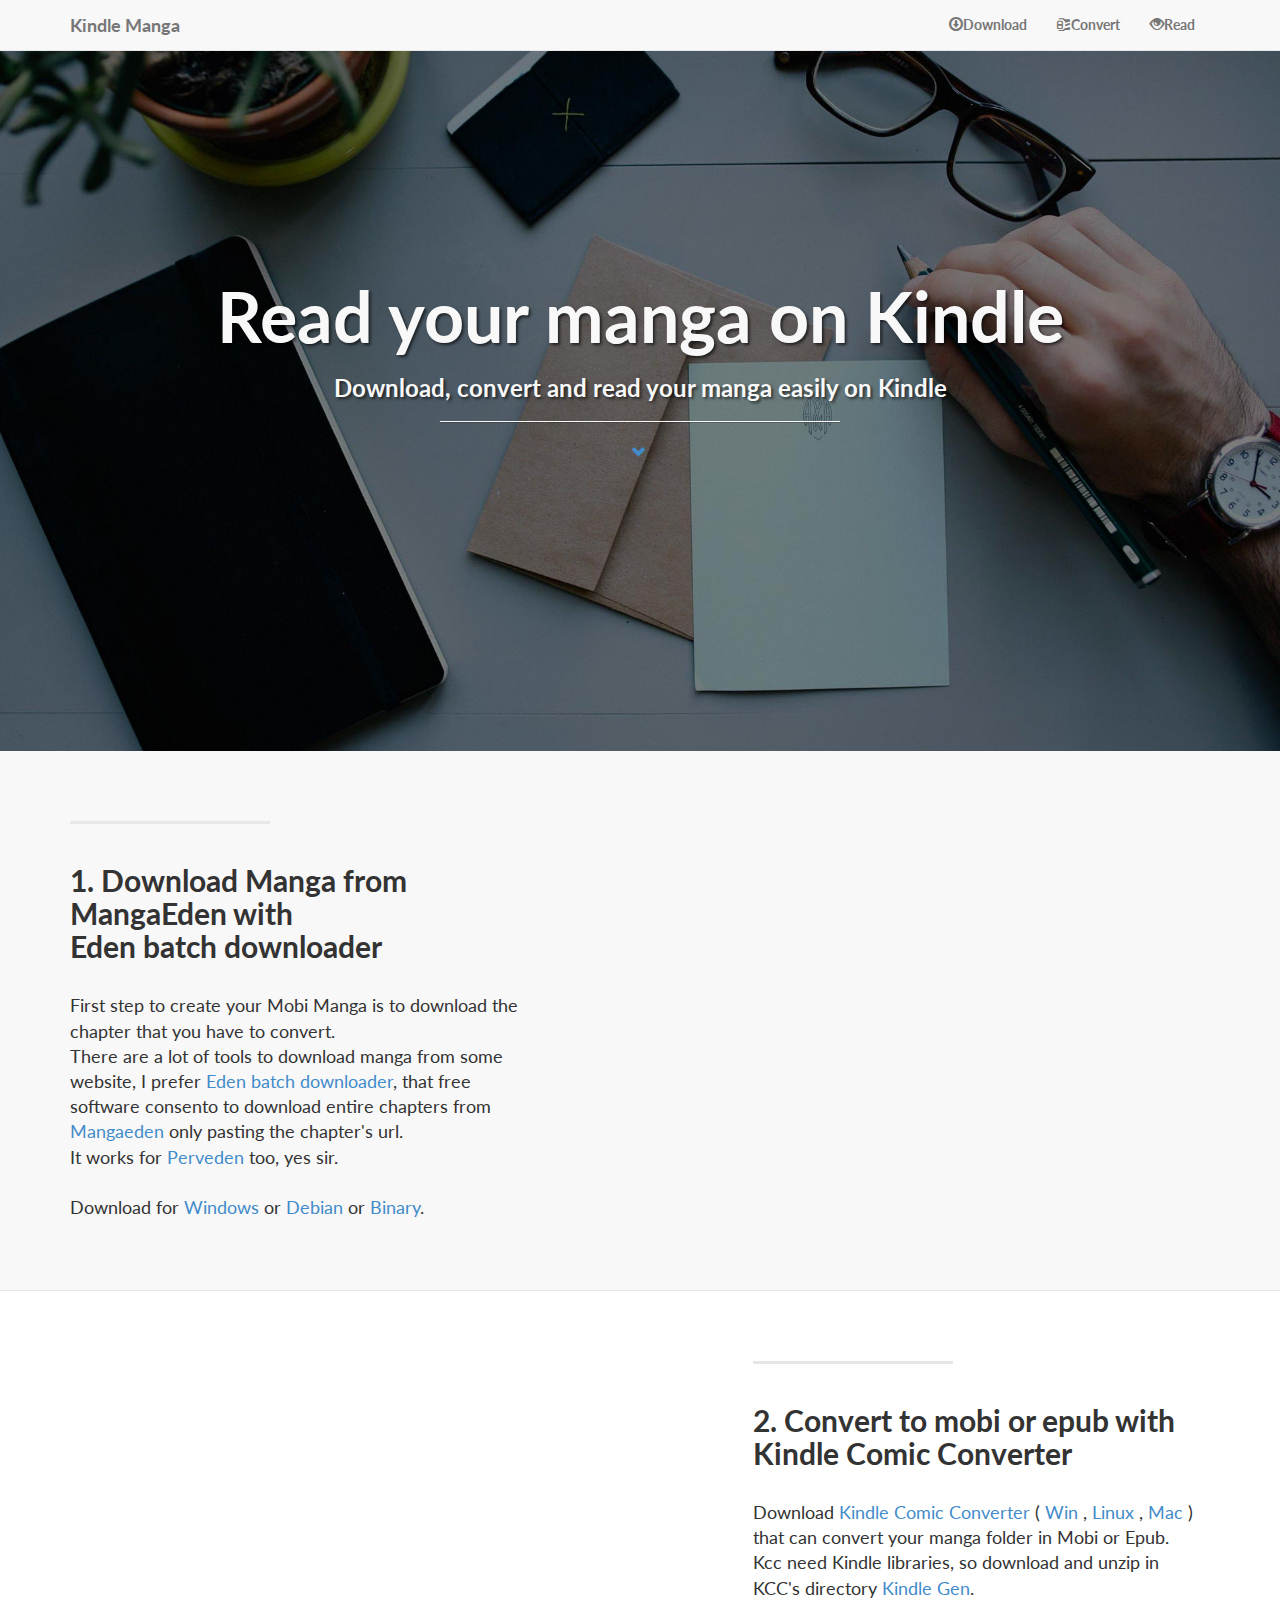
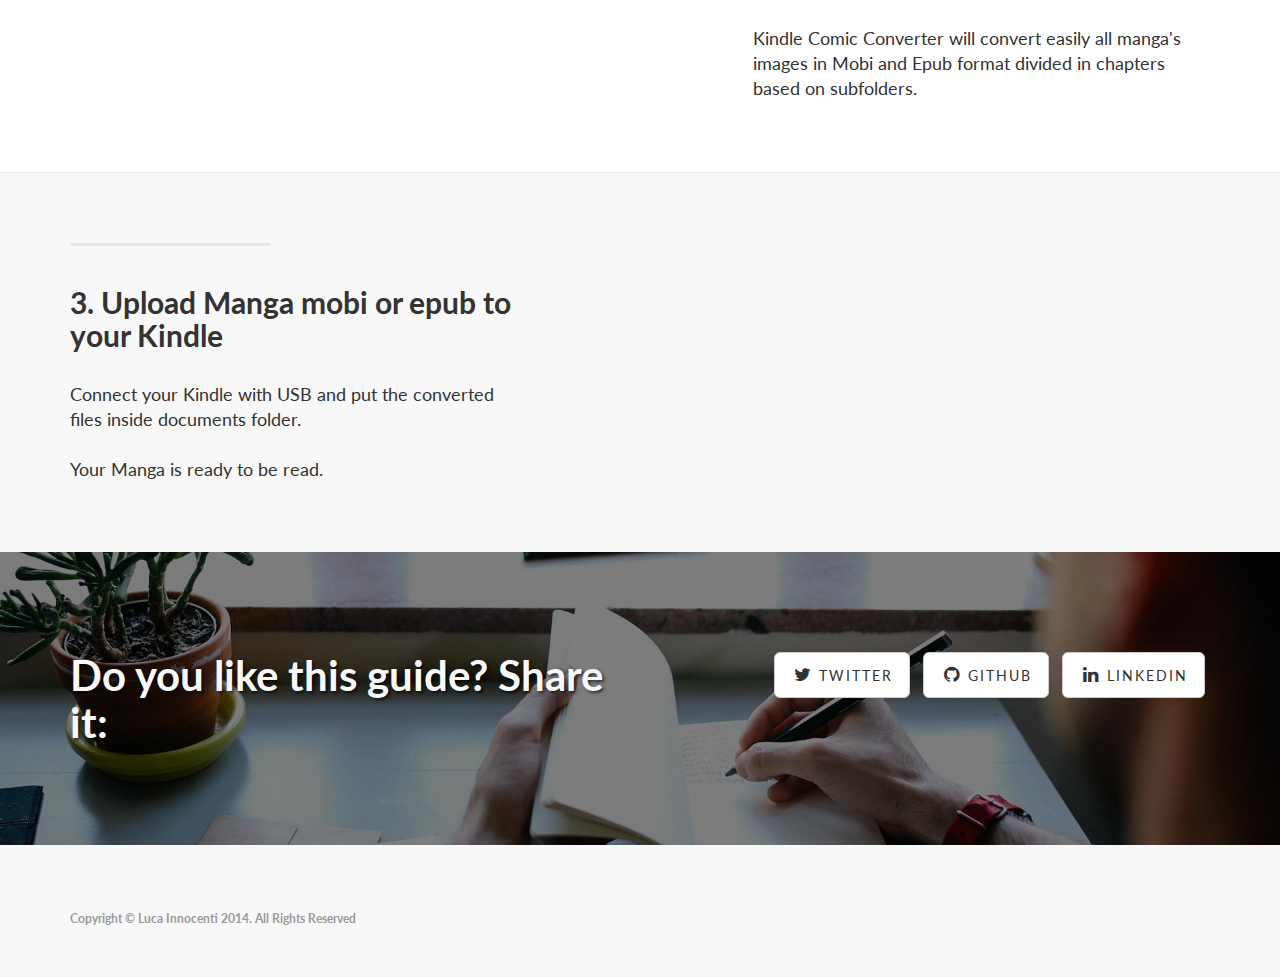
==== index.html @ a7f83863 "cambiata immagine e messo kindle gen" ====
<!DOCTYPE html>
<html lang="en">

<head>
    <meta charset="utf-8">
    <meta name="viewport" content="width=device-width, initial-scale=1.0">
    <meta name="description" content="Download, convert to mobi or epub and read your manga in your Kindle, Mango on Kindle">
    <meta name="author" content="Luca Innocenti">
    <meta name="keywords" content="Manga, convert, mobi, epub, Kindle">
    <title>How to Read manga on Kindle</title>
    <meta property="og:title" content="How to Read manga on Kindle"/>
    <meta property="og:description" content="Download, convert to mobi or epub and read your manga in your Kindle, Mango on Kindle"/>
    <meta property="og:image" content="http://toolbox.haptime.in/images/awesome.png"/>
    <meta property="og:url" content="http://toolbox.haptime.in/"/>
    <meta property="og:type" content="website" />
    

    <!-- Bootstrap core CSS -->
    <link href="css/bootstrap.css" rel="stylesheet">
    <link href="js/bootstrap.min.js" rel="stylesheet">
    <!-- Custom Google Web Font -->
    <link href="font-awesome/css/font-awesome.min.css" rel="stylesheet">
    <link href='http://fonts.googleapis.com/css?family=Lato:100,300,400,700,900,100italic,300italic,400italic,700italic,900italic' rel='stylesheet' type='text/css'>
    <script type='text/javascript' src='js/jquery-1.10.2.js'></script>
    <script type='text/javascript' src='js/bootstrap.min.js'></script>
    <script type='text/javascript'>
        $(function(){
            $("a[href^='#']").on('click', function(e) {

                // prevent default anchor click behavior
                e.preventDefault();

                // store hash
                var hash = this.hash;

                // animate
                $('html, body').animate({
                    scrollTop: $(this.hash).offset().top
                  }, 500, function(){

                    // when done, add hash to url
                    // (default click behaviour)
                    window.location.hash = hash;
                  });
         });
     });
    </script>
    
    <!-- Add custom CSS here -->
    <link href="css/landing-page.css" rel="stylesheet">

</head>

<body>

    <nav class="navbar navbar-default navbar-fixed-top" role="navigation">
        <div class="container">
            <div class="navbar-header">
                <button type="button" class="navbar-toggle" data-toggle="collapse" data-target=".navbar-ex1-collapse">
                    <span class="sr-only">Toggle navigation</span>
                    <span class="icon-bar"></span>
                    <span class="icon-bar"></span>
                    <span class="icon-bar"></span>
                </button>
                <a class="navbar-brand" href="#top">Kindle Manga</a>
            </div>

            <!-- Collect the nav links, forms, and other content for toggling -->
            <div id='nav' class="collapse navbar-collapse navbar-right navbar-ex1-collapse">
                <ul class="nav navbar-nav">
                    <li><a href="#download"><span class="glyphicon glyphicon-download"></span>Download</a>
                    </li>
                    <li><a href="#convert"><span class="glyphicon glyphicon-compressed"></span>Convert</a>
                    </li>
                    <li><a href="#read"><span class="glyphicon glyphicon-eye-open"></span>Read</a>
                    </li>
                </ul>
            </div>
            <!-- /.navbar-collapse -->
        </div>
        <!-- /.container -->
    </nav>

    <div class="intro-header">

        <div class="container">

            <div class="row">
                <div class="col-lg-12" id='top'>
                    <div class="intro-message">
                        <h1>Read your manga on Kindle</h1>
                        <h3>Download, convert and read your manga easily on Kindle</h3>
                        <hr class="intro-divider">
                        <ul class="list-inline intro-social-buttons">
                             <li>
                                 <a href="#download" class="img-circle gotodownload ">
                                     <i class="glyphicon glyphicon-chevron-down"></i> </a>
                            </li>
                            <!--li><a href="https://twitter.com/SBootstrap" class="btn btn-default btn-lg"><i class="fa fa-twitter fa-fw"></i> <span class="network-name">Twitter</span></a>
                            </li>
                            <li><a href="https://github.com/IronSummitMedia/startbootstrap" class="btn btn-default btn-lg"><i class="fa fa-github fa-fw"></i> <span class="network-name">Github</span></a>
                            </li>
                            <li><a href="#" class="btn btn-default btn-lg"><i class="fa fa-linkedin fa-fw"></i> <span class="network-name">Linkedin</span></a>
                            </li-->
                        </ul>
                    </div>
                </div>
            </div>

        </div>
        <!-- /.container -->

    </div>
    <!-- /.intro-header -->

    <div class="content-section-a">

        <div class="container">

            <div class="row">
                <div class="col-lg-5 col-sm-6"  id='download'>
                    <hr class="section-heading-spacer">
                    <div class="clearfix"></div>
                    <h2 class="section-heading">1. Download Manga from MangaEden with
                        <br/>Eden batch downloader</h2>
                    <p class="lead">First step to create your Mobi Manga is to download the chapter that you have to convert.<br/>
                        There are a lot of tools to download manga from some website, I prefer <a href='http://www.redsquirrel87.com/MangaEden.html' target="blank">Eden batch downloader</a>, 
                        that free software consento to download entire chapters from <a href="http://www.mangaeden.com/" target="_blank"> Mangaeden</a> only pasting the chapter's url.<br/>
                        It works for <a href="http://www.perveden.com/" target="_blank"> Perveden</a> too, yes sir.<br/><br/>
                        Download for <a href='https://bitbucket.org/Red_Squirrel/eden-batch-downloader/downloads/edenbatchdownloader_4.1-1_win.zip' target="blank">Windows</a> or <a href="https://bitbucket.org/Red_Squirrel/eden-batch-downloader/downloads/edenbatchdownloader_4.1-1_all.deb">Debian</a> or <a href="https://bitbucket.org/Red_Squirrel/eden-batch-downloader/downloads/edenbatchdownloader_4.1-1_bin.tar.gz" target="_blank">Binary</a>.</p>
                </div>
                <div class="col-lg-5 col-lg-offset-2 col-sm-6">
                    <img style="margin-top:7px;" class="img-responsive" src="img/EdenBatchDownloader.png" alt="">
                </div>
            </div>

        </div>
        <!-- /.container -->

    </div>
    <!-- /.content-section-a -->

    <div class="content-section-b">

        <div class="container">

            <div class="row">
                <div class="col-lg-5 col-lg-offset-1 col-sm-push-6  col-sm-6"  id='convert'>
                    <hr class="section-heading-spacer">
                    <div class="clearfix"></div>
                    <h2 class="section-heading">2. Convert to mobi or epub with
                        <br/>Kindle Comic Converter</h2>
                    <p class="lead">
                        Download <a href="http://kcc.iosphe.re/" target="blank"> Kindle Comic Converter </a> 
                        (<a href="http://kcc.iosphe.re/Windows/" target="blank"> Win </a>, 
                        <a href="http://kcc.iosphe.re/Linux/" target="blank"> Linux </a>,
                        <a href="http://kcc.iosphe.re/Mac/" target="blank"> Mac </a>)
                        that can convert your manga folder in Mobi or Epub. <br/>
                        Kcc need Kindle libraries, so download and unzip in KCC's directory  
                        <a href="http://www.amazon.com/gp/feature.html?docId=1000765211" target="blank"> Kindle Gen</a>.<br/><br/>
                        Kindle Comic Converter will convert easily all manga's images in Mobi and Epub format
                        divided in chapters based on subfolders. 
                    </p>
                </div>
                <div class="col-lg-5 col-sm-pull-6  col-sm-6">
                    <img class="img-responsive" src="img/KCC-Windows.png" alt="">
                </div>
            </div>

        </div>
        <!-- /.container -->

    </div>
    <!-- /.content-section-b -->

    <div class="content-section-a">

        <div class="container">

            <div class="row">
                <div class="col-lg-5 col-sm-6"  id='read'>
                    <hr class="section-heading-spacer">
                    <div class="clearfix"></div>
                    <h2 class="section-heading">3. Upload Manga mobi or epub to 
                        <br/>your Kindle</h2>
                    <p class="lead">Connect your Kindle with USB and put the converted files inside
                        documents folder. <br/><br/> Your Manga is ready to be read.</p>
                </div>
                <div class="col-lg-5 col-lg-offset-2 col-sm-6">
                    <img class="img-responsive" src="img/kindlemanga.jpg" alt="">
                </div>
            </div>

        </div>
        <!-- /.container -->

    </div>
    <!-- /.content-section-a -->

    <div class="banner">

        <div class="container">

            <div class="row">
                <div class="col-lg-6">
                    <h2>Do you like this guide? Share it:</h2>
                </div>
                <div class="col-lg-6">
                    <ul class="list-inline banner-social-buttons">
                        <li><a href="https://twitter.com/SBootstrap" class="btn btn-default btn-lg"><i class="fa fa-twitter fa-fw"></i> <span class="network-name">Twitter</span></a>
                        </li>
                        <li><a href="https://github.com/IronSummitMedia/startbootstrap" class="btn btn-default btn-lg"><i class="fa fa-github fa-fw"></i> <span class="network-name">Github</span></a>
                        </li>
                        <li><a href="#" class="btn btn-default btn-lg"><i class="fa fa-linkedin fa-fw"></i> <span class="network-name">Linkedin</span></a>
                        </li>
                    </ul>
                </div>
            </div>

        </div>
        <!-- /.container -->

    </div>
    <!-- /.banner -->

    <footer>
        <div class="container">
            <div class="row">
                <div class="col-lg-12">
                    <!--ul class="list-inline">
                        <li><a href="#home">Home</a>
                        </li>
                        <li class="footer-menu-divider">&sdot;</li>
                        <li><a href="#about">About</a>
                        </li>
                        <li class="footer-menu-divider">&sdot;</li>
                        <li><a href="#services">Services</a>
                        </li>
                        <li class="footer-menu-divider">&sdot;</li>
                        <li><a href="#contact">Contact</a>
                        </li>
                    </ul-->
                    <p class="copyright text-muted small">Copyright &copy; Luca Innocenti 2014. All Rights Reserved</p>
                </div>
            </div>
        </div>
    </footer>

    <!-- JavaScript -->
    <script src="js/jquery-1.10.2.js"></script>
    <script src="js/bootstrap.js"></script>

</body>

</html>
---- css/landing-page.css ----
body, html {
	height: 100%;
	width: 100%;
}

body, h1, h2, h3, h4, h5, h6 {
	font-family: "Lato", "Helvetica Neue", Helvetica, Arial, sans-serif;
	font-weight: 700;
}

.lead {
	font-size: 18px;
	font-weight: 400;
}

.intro-header {
	padding-top: 50px; /* If you're making other pages, make sure there is 50px of padding to make sure the navbar doesn't overlap content! */
	padding-bottom: 50px;
	color: #f8f8f8;
	background: url(../img/intro-bg.jpg) no-repeat center center;
	background-size: cover;
	text-align: center;
}

.intro-message {
	position: relative;
	padding-top: 20%;
	padding-bottom: 20%;
}

.intro-message > h1 {
	margin: 0;
	font-size: 5em;
	text-shadow: 2px 2px 3px rgba(0, 0, 0, 0.6);
}

.intro-divider {
	width: 400px;
	border-top: 1px solid #f8f8f8;
	border-bottom: 1px solid rgba(0, 0, 0, 0.2);
}

.intro-message > h3 {
	text-shadow: 2px 2px 3px rgba(0, 0, 0, 0.6);
}

@media (max-width: 767px) {
	.intro-message {
		padding-bottom: 15%;
	}

	.intro-message > h1 {
		font-size: 3em;
	}

	ul.intro-social-buttons > li {
		display: block;
		margin-bottom: 20px;
		padding: 0;
	}

	ul.intro-social-buttons > li:last-child {
		margin-bottom: 0;
	}

	.intro-divider {
		width: 100%;
	}
}

.network-name {
	text-transform: uppercase;
	font-size: 14px;
	font-weight: 400;
	letter-spacing: 2px;
}

.content-section-a {
	background-color: #f8f8f8;
	padding: 50px 0;
}

.content-section-b {
	border-top: 1px solid #e7e7e7;
	border-bottom: 1px solid #e7e7e7;
	padding: 50px 0;
}

.section-heading {
	margin-bottom: 30px;
}

.section-heading-spacer {
	border-top: 3px solid #e7e7e7;
	width: 200px;
	float: left;
}

.banner {
	padding: 100px 0;
	color: #f8f8f8;
	background: url(../img/banner-bg.jpg) no-repeat center center;
	background-size: cover;
}

.banner h2 {
	margin: 0;
	text-shadow: 2px 2px 3px rgba(0, 0, 0, 0.6);
	font-size: 3em;
}

.banner ul {
	margin-bottom: 0;
}

.banner-social-buttons {
	float: right;
	margin-top: 0;
}

@media (max-width: 1199px) {
	ul.banner-social-buttons {
		float: left;
		margin-top: 15px;
	}	
}

@media (max-width: 767px) {
	.banner h2 {
		margin: 0;
		text-shadow: 2px 2px 3px rgba(0, 0, 0, 0.6);
		font-size: 3em;
	}

	ul.banner-social-buttons > li {
		display: block;
		margin-bottom: 20px;
		padding: 0;
	}

	ul.banner-social-buttons > li:last-child {
		margin-bottom: 0;
	}	
}

footer {
	background-color: #f8f8f8;
	padding: 50px 0;
}

p.copyright {
	margin: 15px 0 0;
}
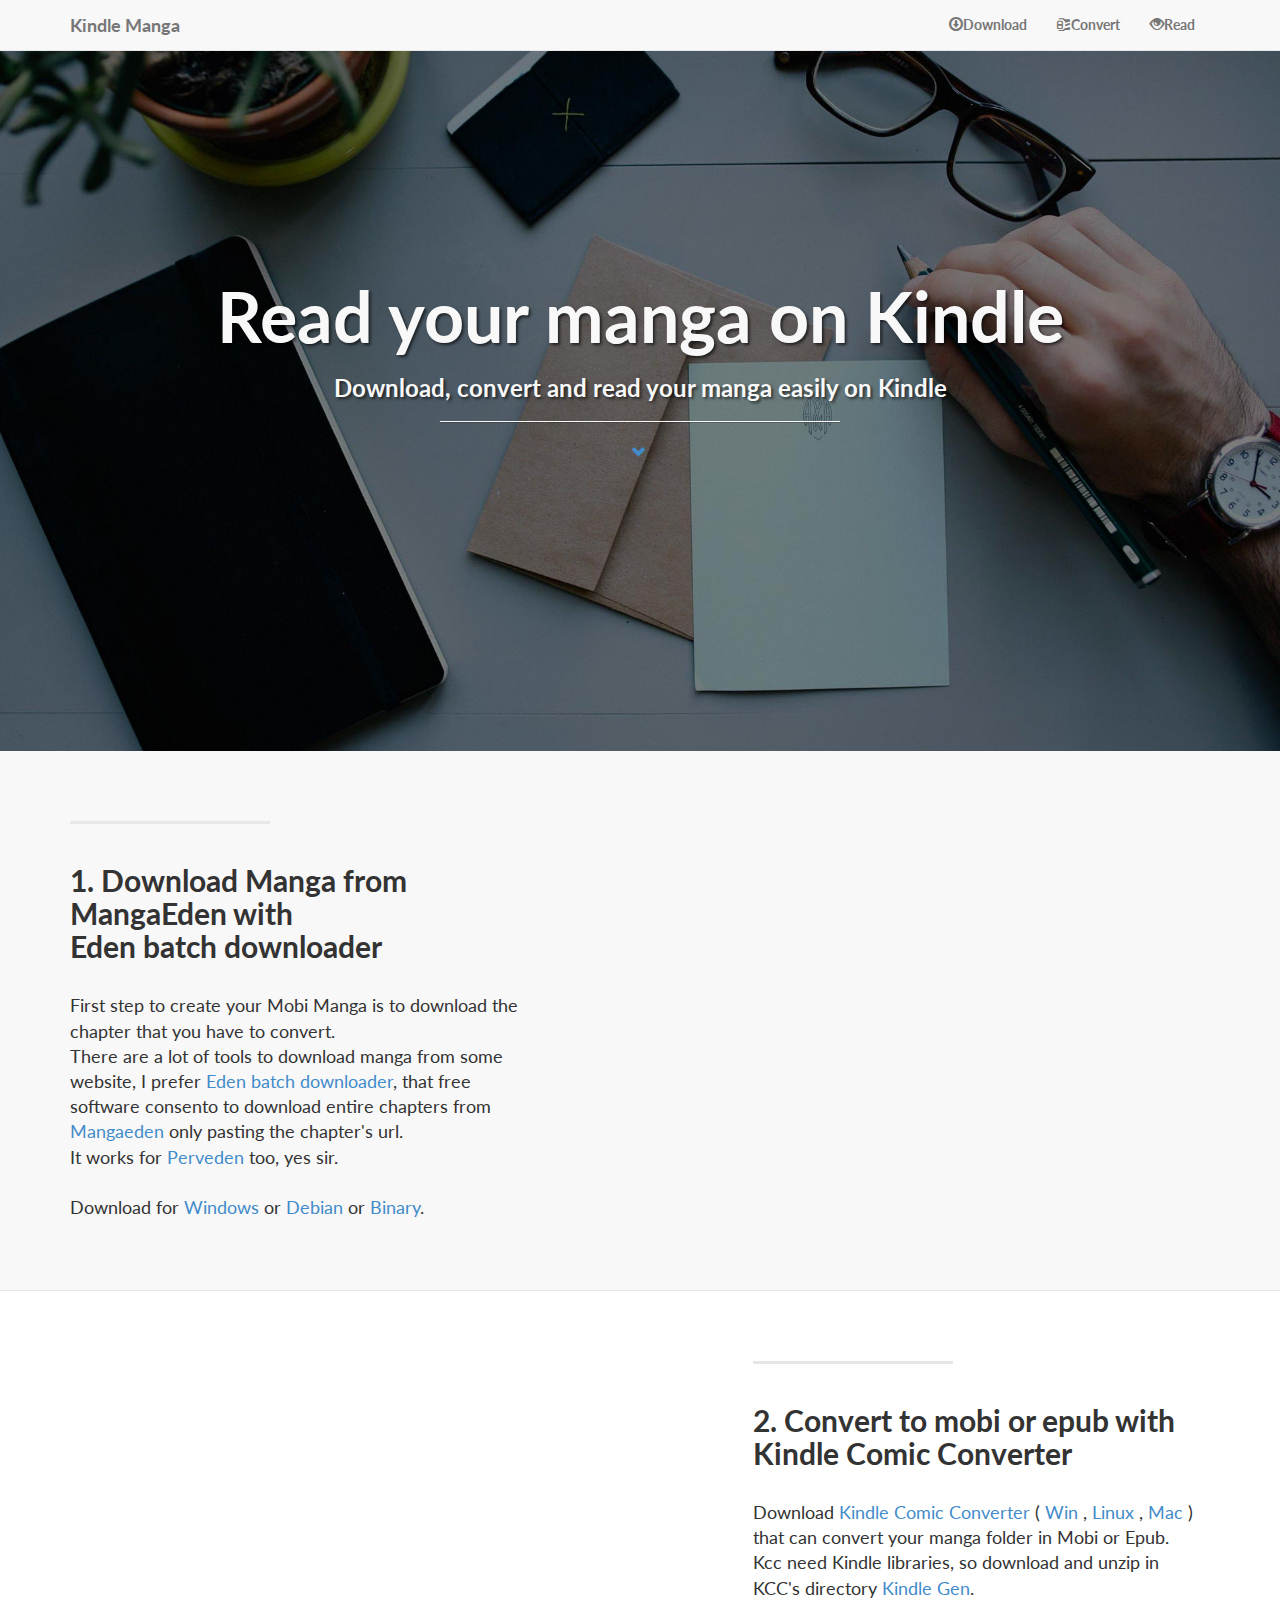
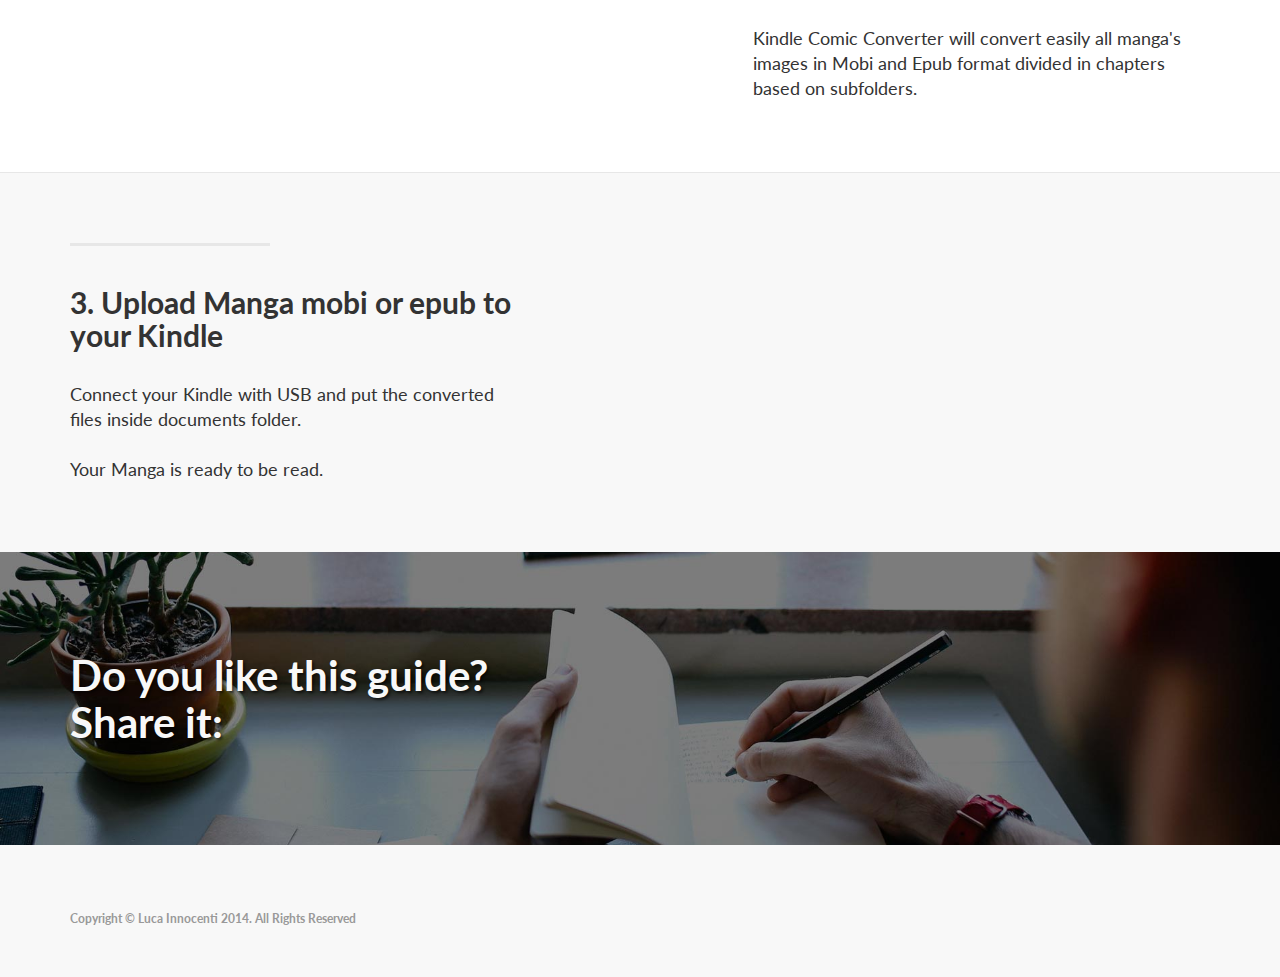
==== commit 84e646a8: "cambiata immagine e messo kindle gen" ====
--- a/index.html
+++ b/index.html
@@ -9,9 +9,9 @@
     <meta name="keywords" content="Manga, convert, mobi, epub, Kindle">
     <title>How to Read manga on Kindle</title>
     <meta property="og:title" content="How to Read manga on Kindle"/>
-    <meta property="og:description" content="Download, convert to mobi or epub and read your manga in your Kindle, Mango on Kindle"/>
-    <meta property="og:image" content="http://toolbox.haptime.in/images/awesome.png"/>
-    <meta property="og:url" content="http://toolbox.haptime.in/"/>
+    <meta property="og:description" content="Download, convert to mobi or epub and read your manga in your Kindle, Manga on Kindle"/>
+    <meta property="og:image" content="http://kindlemanga.lucainnocenti.com/img/share-read-manga-on-your-kindle.jpg"/>
+    <meta property="og:url" content="http://kindlemanga.lucainnocenti.com/"/>
     <meta property="og:type" content="website" />
     
 
@@ -52,7 +52,14 @@
 </head>
 
 <body>
-
+    <div id="fb-root"></div>
+    <script>(function(d, s, id) {
+      var js, fjs = d.getElementsByTagName(s)[0];
+      if (d.getElementById(id)) return;
+      js = d.createElement(s); js.id = id;
+      js.src = "//connect.facebook.net/en_US/sdk.js#xfbml=1&appId=1429069094040239&version=v2.0";
+      fjs.parentNode.insertBefore(js, fjs);
+    }(document, 'script', 'facebook-jssdk'));</script>
     <nav class="navbar navbar-default navbar-fixed-top" role="navigation">
         <div class="container">
             <div class="navbar-header">
@@ -203,16 +210,19 @@
 
             <div class="row">
                 <div class="col-lg-6">
-                    <h2>Do you like this guide? Share it:</h2>
+                    <h2>Do you like this guide? <br/>Share it:</h2>
                 </div>
                 <div class="col-lg-6">
                     <ul class="list-inline banner-social-buttons">
-                        <li><a href="https://twitter.com/SBootstrap" class="btn btn-default btn-lg"><i class="fa fa-twitter fa-fw"></i> <span class="network-name">Twitter</span></a>
+                        <li>
+                        <div class="fb-share-button" data-href="http://kindlemanga.lucainnocenti.com/" data-type="box_count"></div>  
+                        </li>
+                        <!--li><a href="https://twitter.com/SBootstrap" class="btn btn-default btn-lg"><i class="fa fa-twitter fa-fw"></i> <span class="network-name">Twitter</span></a>
                         </li>
                         <li><a href="https://github.com/IronSummitMedia/startbootstrap" class="btn btn-default btn-lg"><i class="fa fa-github fa-fw"></i> <span class="network-name">Github</span></a>
                         </li>
                         <li><a href="#" class="btn btn-default btn-lg"><i class="fa fa-linkedin fa-fw"></i> <span class="network-name">Linkedin</span></a>
-                        </li>
+                        </li-->
                     </ul>
                 </div>
             </div>
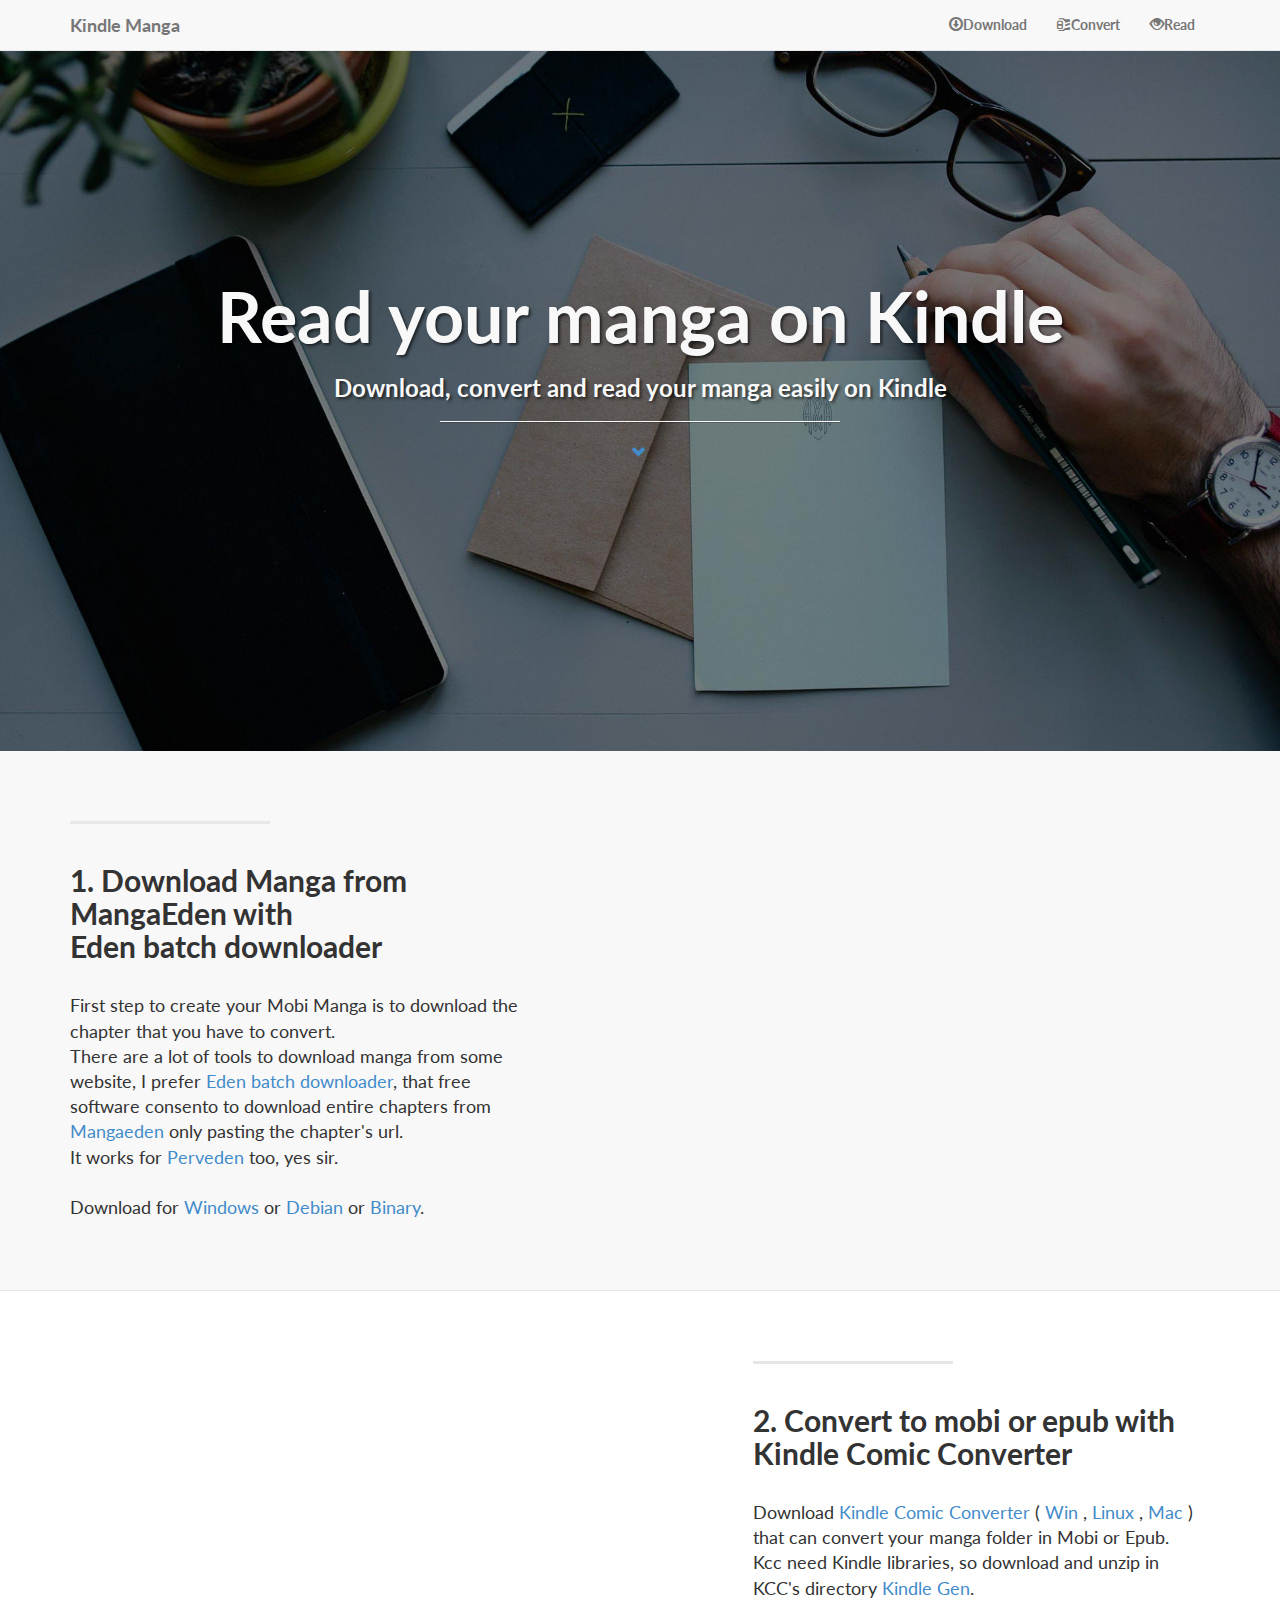
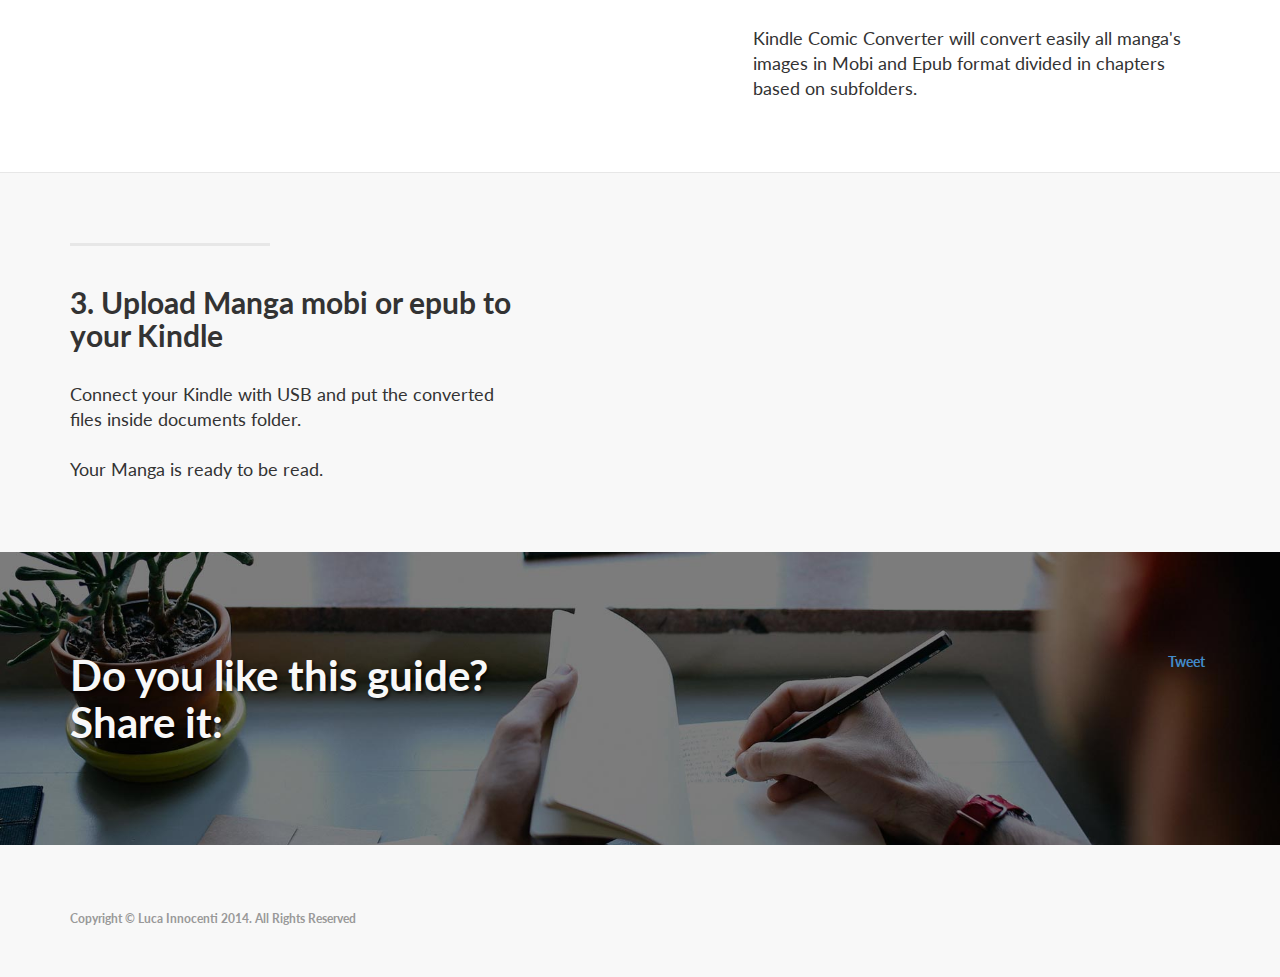
==== commit 584237df: "cambiata immagine e messo kindle gen" ====
--- a/index.html
+++ b/index.html
@@ -215,7 +215,15 @@
                 <div class="col-lg-6">
                     <ul class="list-inline banner-social-buttons">
                         <li>
-                        <div class="fb-share-button" data-href="http://kindlemanga.lucainnocenti.com/" data-type="box_count"></div>  
+                        <div class="fb-share-button" data-href="http://kindlemanga.lucainnocenti.com/"
+                             data-type="box_count"></div>  
+                        </li>
+                        <li>
+                        <a href="https://twitter.com/share" class="twitter-share-button" 
+                           data-text="From now I'll read my Manga on Kindle" data-via="pacowoodoo" 
+                           data-hashtags="mangaonkindle" data-dnt="true"
+                           data-count="vertical">Tweet</a>
+                        <script>!function(d,s,id){var js,fjs=d.getElementsByTagName(s)[0],p=/^http:/.test(d.location)?'http':'https';if(!d.getElementById(id)){js=d.createElement(s);js.id=id;js.src=p+'://platform.twitter.com/widgets.js';fjs.parentNode.insertBefore(js,fjs);}}(document, 'script', 'twitter-wjs');</script>
                         </li>
                         <!--li><a href="https://twitter.com/SBootstrap" class="btn btn-default btn-lg"><i class="fa fa-twitter fa-fw"></i> <span class="network-name">Twitter</span></a>
                         </li>
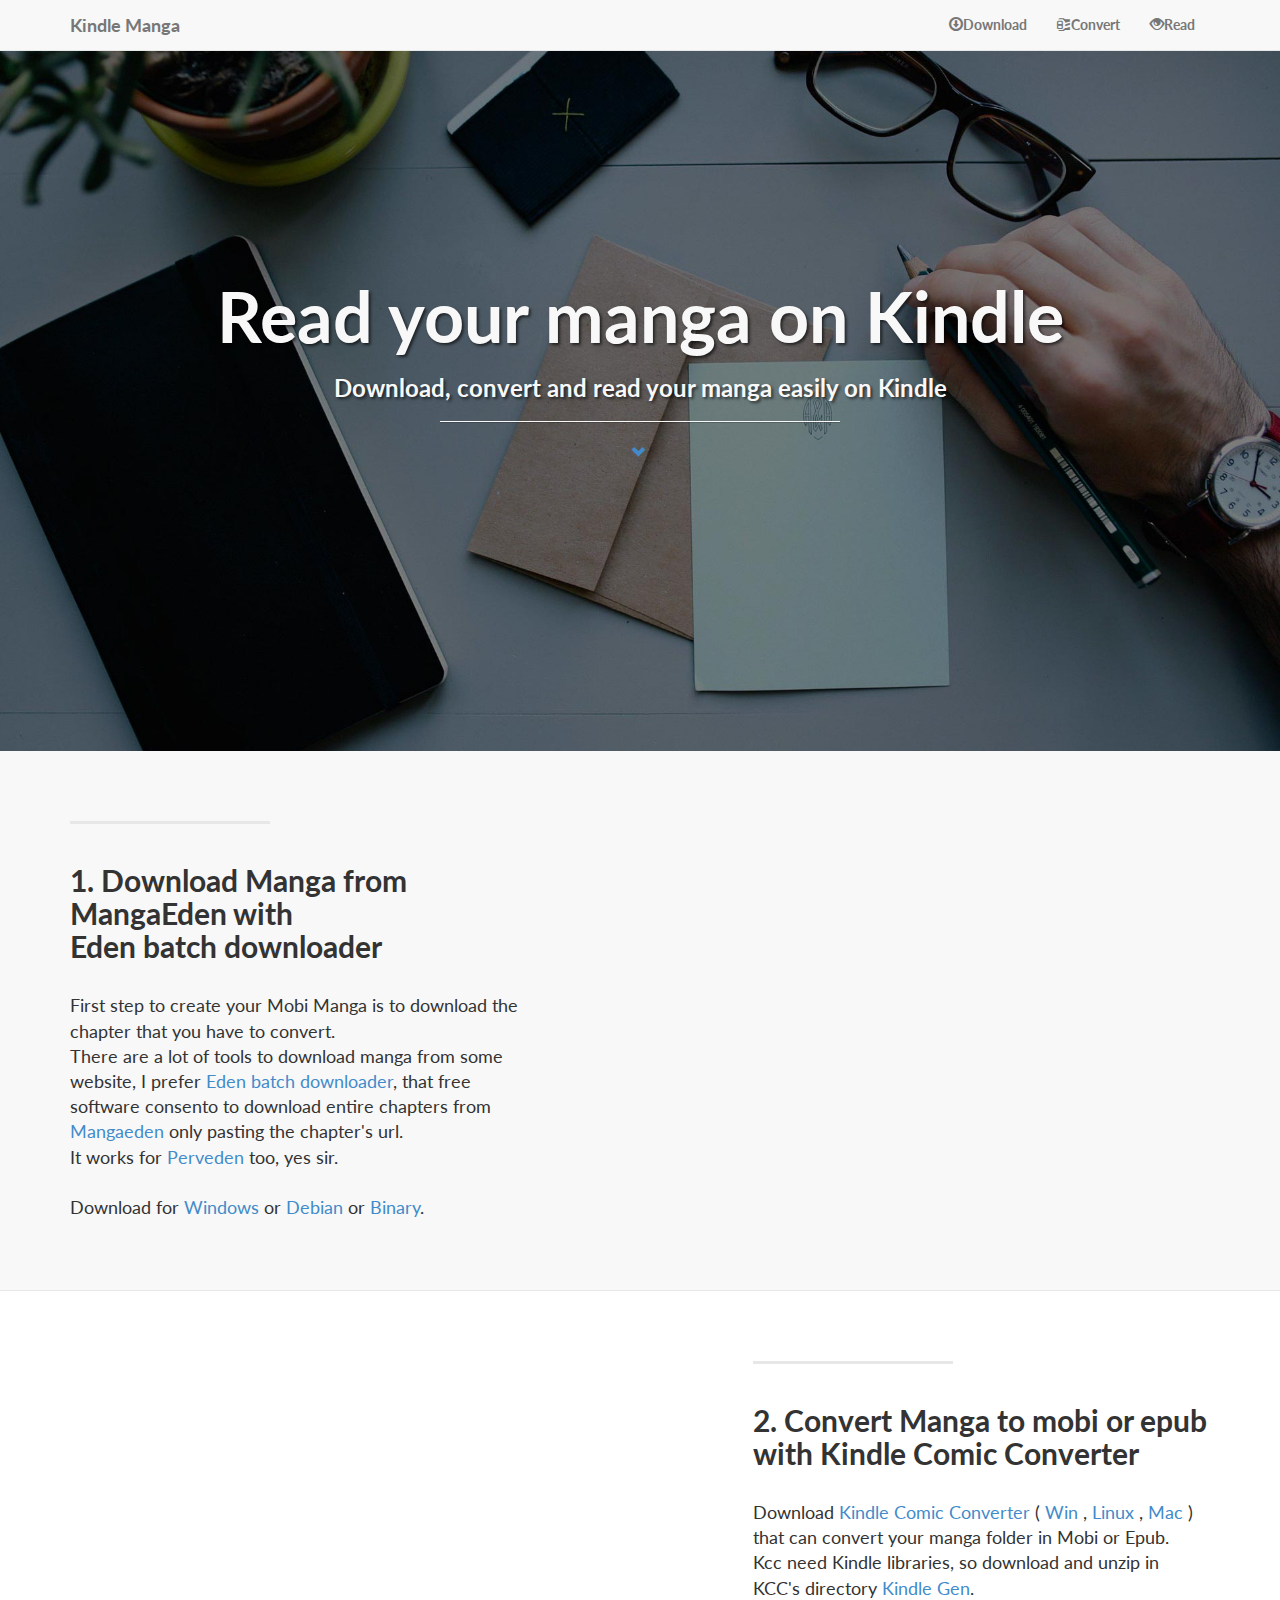
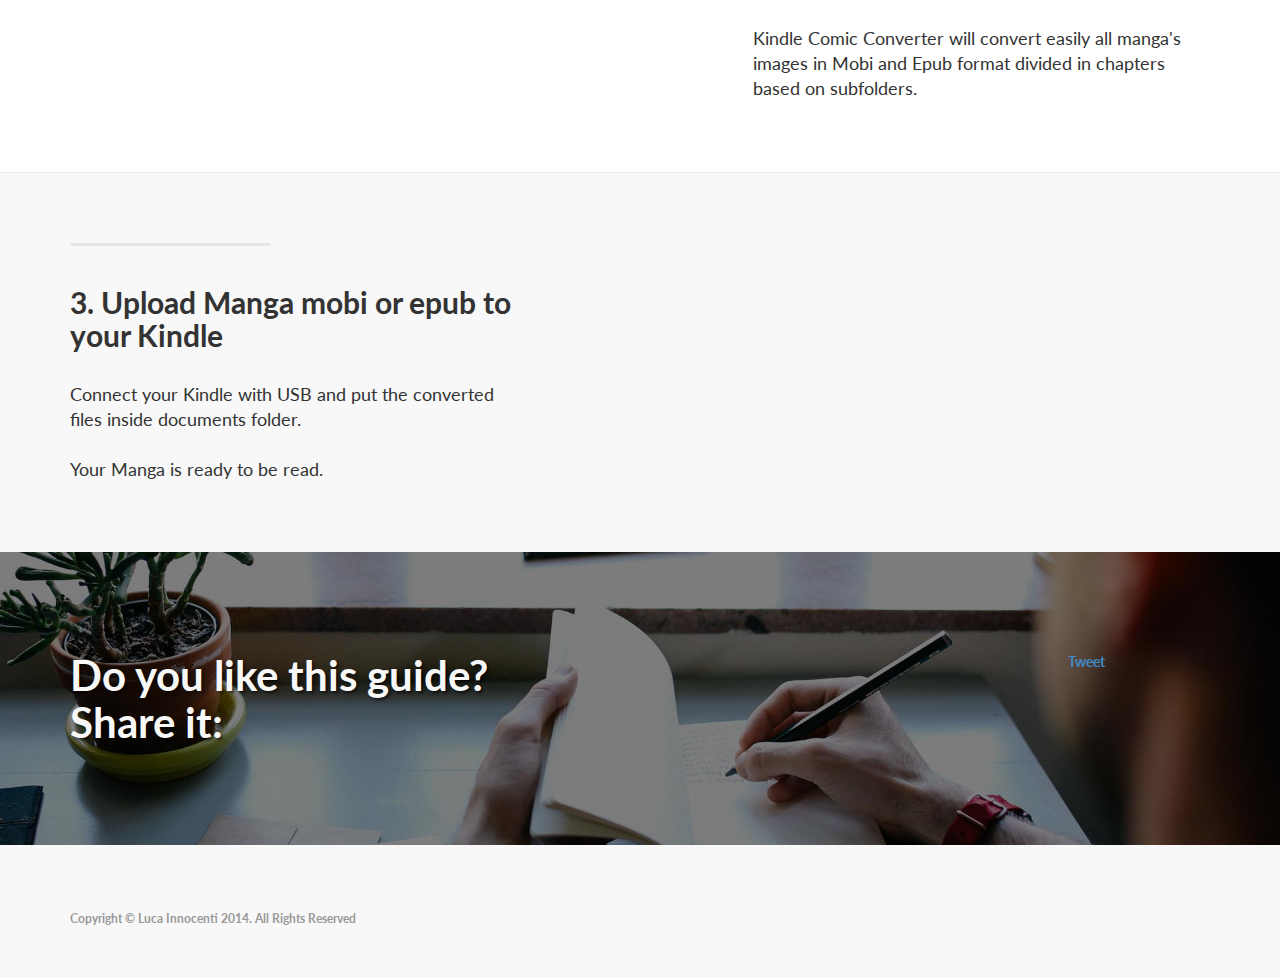
==== commit 7b3cefb0: "finiti bottoni sharing" ====
--- a/index.html
+++ b/index.html
@@ -45,7 +45,21 @@
          });
      });
     </script>
-    
+    <style>
+        .fb-share-button
+      {
+      transform: scale(1.4);
+      -ms-transform: scale(1.4);
+      -webkit-transform: scale(1.4);
+      -o-transform: scale(1.4);
+      -moz-transform: scale(1.4);
+      transform-origin: top left;
+      -ms-transform-origin: top left;
+      -webkit-transform-origin: top left;
+      -moz-transform-origin: top left;
+      -webkit-transform-origin: top left;
+      }
+  </style>
     <!-- Add custom CSS here -->
     <link href="css/landing-page.css" rel="stylesheet">
 
@@ -155,8 +169,8 @@
                 <div class="col-lg-5 col-lg-offset-1 col-sm-push-6  col-sm-6"  id='convert'>
                     <hr class="section-heading-spacer">
                     <div class="clearfix"></div>
-                    <h2 class="section-heading">2. Convert to mobi or epub with
-                        <br/>Kindle Comic Converter</h2>
+                    <h2 class="section-heading">2. Convert Manga to mobi or epub
+                        <br/>with Kindle Comic Converter</h2>
                     <p class="lead">
                         Download <a href="http://kcc.iosphe.re/" target="blank"> Kindle Comic Converter </a> 
                         (<a href="http://kcc.iosphe.re/Windows/" target="blank"> Win </a>, 
@@ -214,15 +228,20 @@
                 </div>
                 <div class="col-lg-6">
                     <ul class="list-inline banner-social-buttons">
+                        <li style="float:left;width:100px;">
+                        <div class="fb-share-button" data-href="http://kindlemanga.lucainnocenti.com/"
+                             data-type="button"></div>  
+                        </li>
                         <li>
-                        <div class="fb-share-button" data-href="http://kindlemanga.lucainnocenti.com/"
-                             data-type="box_count"></div>  
-                        </li>
-                        <li>
-                        <a href="https://twitter.com/share" class="twitter-share-button" 
+                        <!--a href="https://twitter.com/share" class="twitter-share-button" 
                            data-text="From now I'll read my Manga on Kindle" data-via="pacowoodoo" 
                            data-hashtags="mangaonkindle" data-dnt="true"
                            data-count="vertical">Tweet</a>
+                        <script>!function(d,s,id){var js,fjs=d.getElementsByTagName(s)[0],p=/^http:/.test(d.location)?'http':'https';if(!d.getElementById(id)){js=d.createElement(s);js.id=id;js.src=p+'://platform.twitter.com/widgets.js';fjs.parentNode.insertBefore(js,fjs);}}(document, 'script', 'twitter-wjs');</script-->
+                        <a href="https://twitter.com/share" class="twitter-share-button" 
+                           data-text="From now I'll read my Manga on Kindle" data-via="pacowoodoo" 
+                           data-size="large" data-count="none" data-hashtags="mangaonkindle" 
+                           data-dnt="true">Tweet</a>
                         <script>!function(d,s,id){var js,fjs=d.getElementsByTagName(s)[0],p=/^http:/.test(d.location)?'http':'https';if(!d.getElementById(id)){js=d.createElement(s);js.id=id;js.src=p+'://platform.twitter.com/widgets.js';fjs.parentNode.insertBefore(js,fjs);}}(document, 'script', 'twitter-wjs');</script>
                         </li>
                         <!--li><a href="https://twitter.com/SBootstrap" class="btn btn-default btn-lg"><i class="fa fa-twitter fa-fw"></i> <span class="network-name">Twitter</span></a>
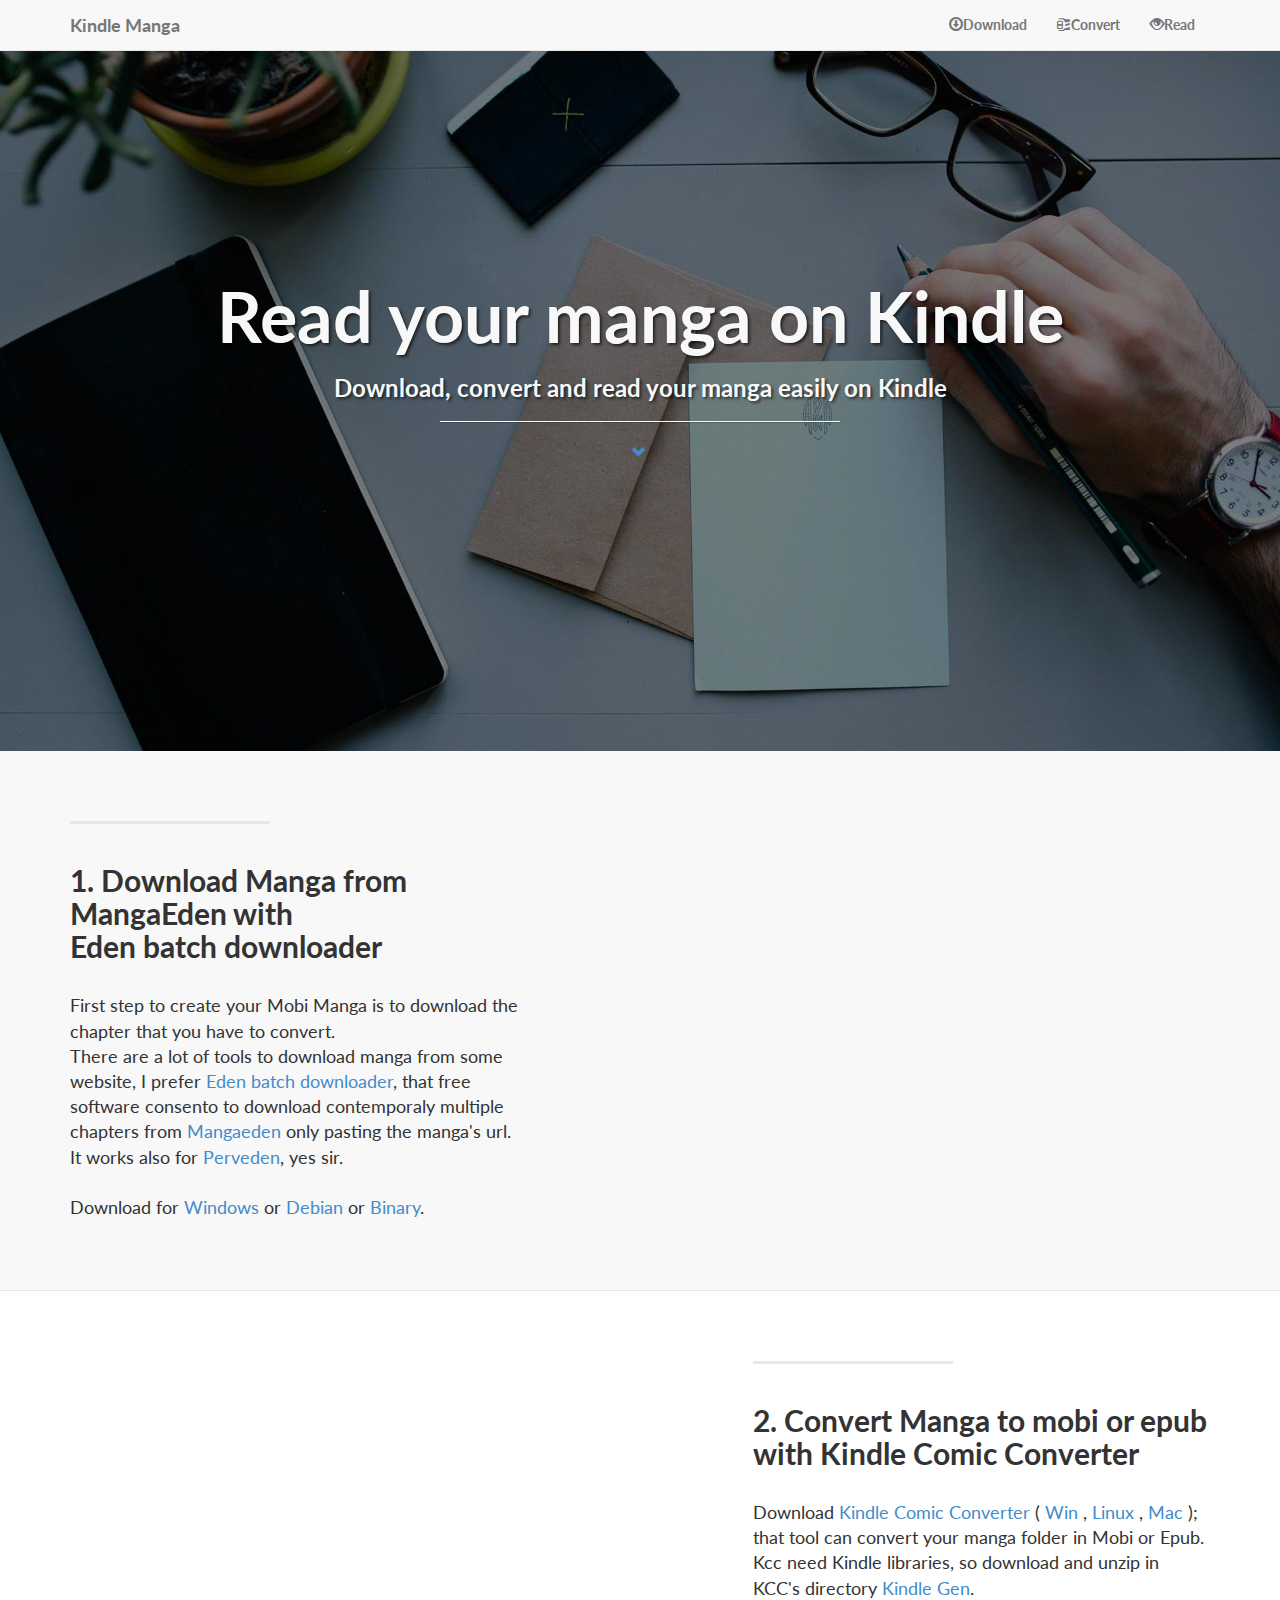
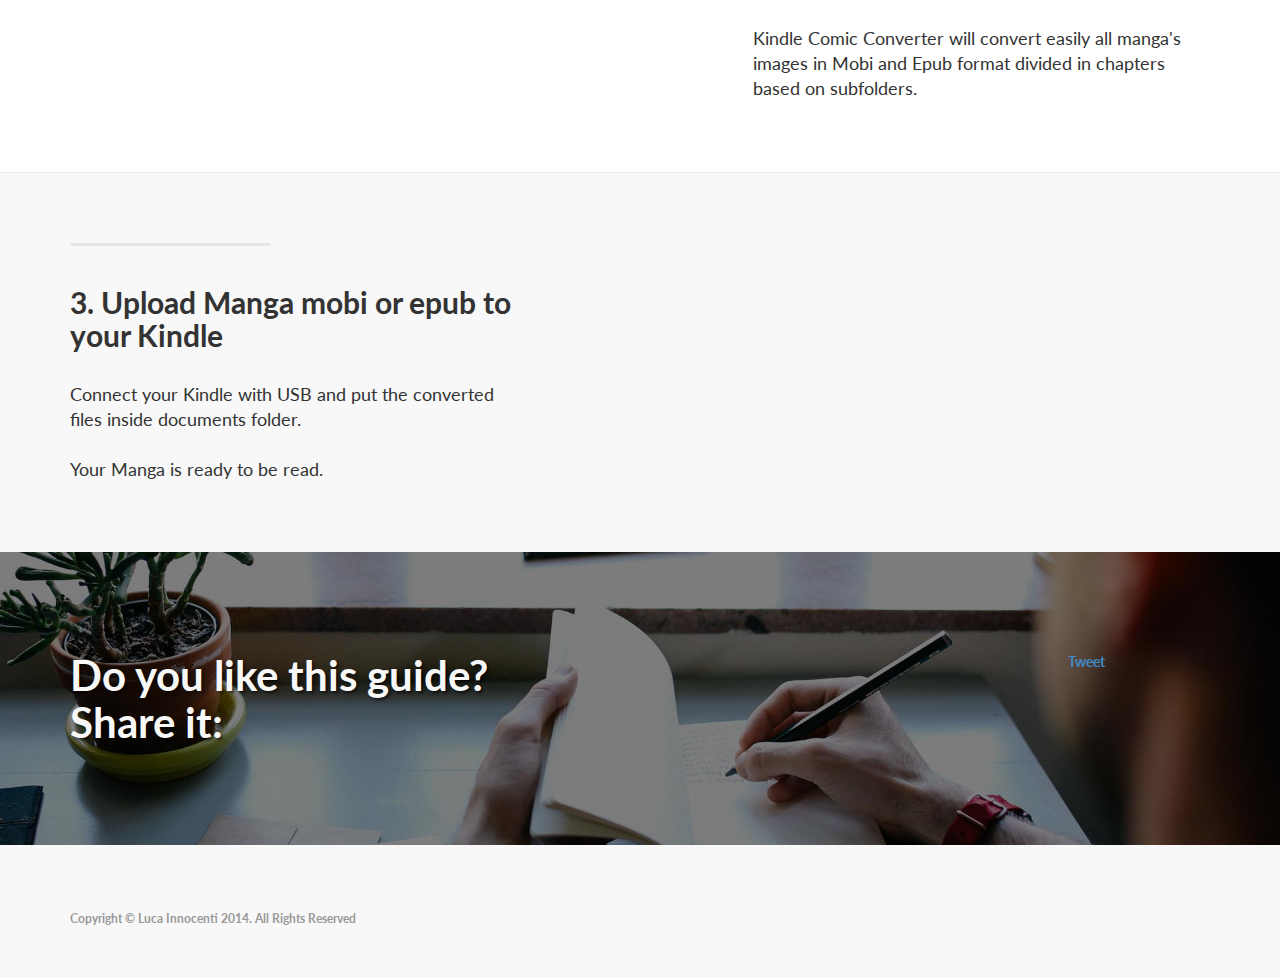
==== commit 70fd1281: "analytics, webmaster, hreflang, sitemap" ====
--- a/index.html
+++ b/index.html
@@ -4,7 +4,7 @@
 <head>
     <meta charset="utf-8">
     <meta name="viewport" content="width=device-width, initial-scale=1.0">
-    <meta name="description" content="Download, convert to mobi or epub and read your manga in your Kindle, Mango on Kindle">
+    <meta name="description" content="Download, convert to mobi or epub and read your manga in your Kindle, Manga on Kindle">
     <meta name="author" content="Luca Innocenti">
     <meta name="keywords" content="Manga, convert, mobi, epub, Kindle">
     <title>How to Read manga on Kindle</title>
@@ -13,11 +13,11 @@
     <meta property="og:image" content="http://kindlemanga.lucainnocenti.com/img/share-read-manga-on-your-kindle.jpg"/>
     <meta property="og:url" content="http://kindlemanga.lucainnocenti.com/"/>
     <meta property="og:type" content="website" />
+    <link rel="alternate" hreflang="it" href="http://kindlemanga.lucainnocenti.com/come-leggere-manga-sul-kindle.html" />
+    <meta name="google-site-verification" content="Y2nu37OmRamjM2FdJuJgFRL9-PvBKyox47VLUVynWbI" />
     
-
     <!-- Bootstrap core CSS -->
     <link href="css/bootstrap.css" rel="stylesheet">
-    <link href="js/bootstrap.min.js" rel="stylesheet">
     <!-- Custom Google Web Font -->
     <link href="font-awesome/css/font-awesome.min.css" rel="stylesheet">
     <link href='http://fonts.googleapis.com/css?family=Lato:100,300,400,700,900,100italic,300italic,400italic,700italic,900italic' rel='stylesheet' type='text/css'>
@@ -146,8 +146,8 @@
                         <br/>Eden batch downloader</h2>
                     <p class="lead">First step to create your Mobi Manga is to download the chapter that you have to convert.<br/>
                         There are a lot of tools to download manga from some website, I prefer <a href='http://www.redsquirrel87.com/MangaEden.html' target="blank">Eden batch downloader</a>, 
-                        that free software consento to download entire chapters from <a href="http://www.mangaeden.com/" target="_blank"> Mangaeden</a> only pasting the chapter's url.<br/>
-                        It works for <a href="http://www.perveden.com/" target="_blank"> Perveden</a> too, yes sir.<br/><br/>
+                        that free software consento to download contemporaly multiple chapters from <a href="http://www.mangaeden.com/" target="_blank"> Mangaeden</a> only pasting the manga's url.<br/>
+                        It works also for <a href="http://www.perveden.com/" target="_blank"> Perveden</a>, yes sir.<br/><br/>
                         Download for <a href='https://bitbucket.org/Red_Squirrel/eden-batch-downloader/downloads/edenbatchdownloader_4.1-1_win.zip' target="blank">Windows</a> or <a href="https://bitbucket.org/Red_Squirrel/eden-batch-downloader/downloads/edenbatchdownloader_4.1-1_all.deb">Debian</a> or <a href="https://bitbucket.org/Red_Squirrel/eden-batch-downloader/downloads/edenbatchdownloader_4.1-1_bin.tar.gz" target="_blank">Binary</a>.</p>
                 </div>
                 <div class="col-lg-5 col-lg-offset-2 col-sm-6">
@@ -175,8 +175,8 @@
                         Download <a href="http://kcc.iosphe.re/" target="blank"> Kindle Comic Converter </a> 
                         (<a href="http://kcc.iosphe.re/Windows/" target="blank"> Win </a>, 
                         <a href="http://kcc.iosphe.re/Linux/" target="blank"> Linux </a>,
-                        <a href="http://kcc.iosphe.re/Mac/" target="blank"> Mac </a>)
-                        that can convert your manga folder in Mobi or Epub. <br/>
+                        <a href="http://kcc.iosphe.re/Mac/" target="blank"> Mac </a>);
+                        that tool can convert your manga folder in Mobi or Epub. <br/>
                         Kcc need Kindle libraries, so download and unzip in KCC's directory  
                         <a href="http://www.amazon.com/gp/feature.html?docId=1000765211" target="blank"> Kindle Gen</a>.<br/><br/>
                         Kindle Comic Converter will convert easily all manga's images in Mobi and Epub format
@@ -284,9 +284,16 @@
     </footer>
 
     <!-- JavaScript -->
-    <script src="js/jquery-1.10.2.js"></script>
-    <script src="js/bootstrap.js"></script>
-
+    <script>
+        (function(i,s,o,g,r,a,m){i['GoogleAnalyticsObject']=r;i[r]=i[r]||function(){
+        (i[r].q=i[r].q||[]).push(arguments)},i[r].l=1*new Date();a=s.createElement(o),
+        m=s.getElementsByTagName(o)[0];a.async=1;a.src=g;m.parentNode.insertBefore(a,m)
+        })(window,document,'script','//www.google-analytics.com/analytics.js','ga');
+
+        ga('create', 'UA-957255-13', 'auto');
+        ga('send', 'pageview');
+
+      </script>
 </body>
 
 </html>
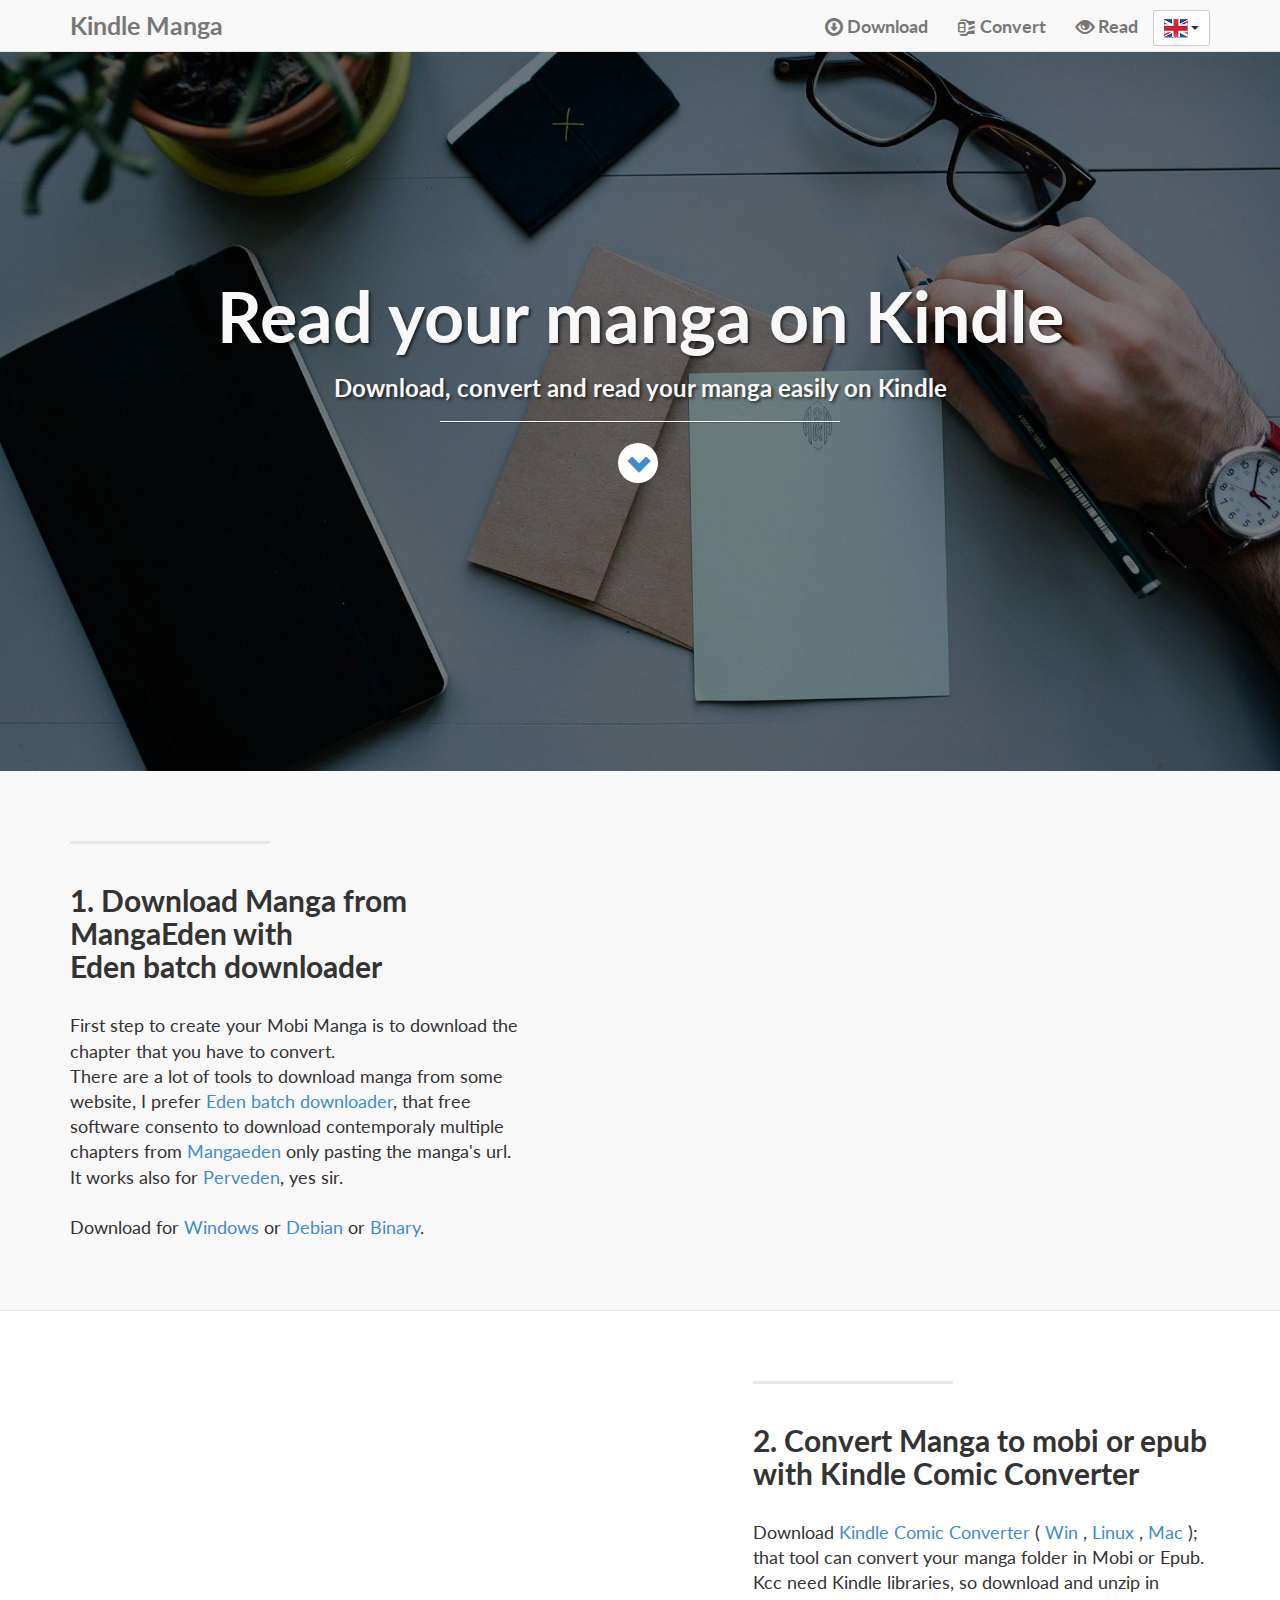
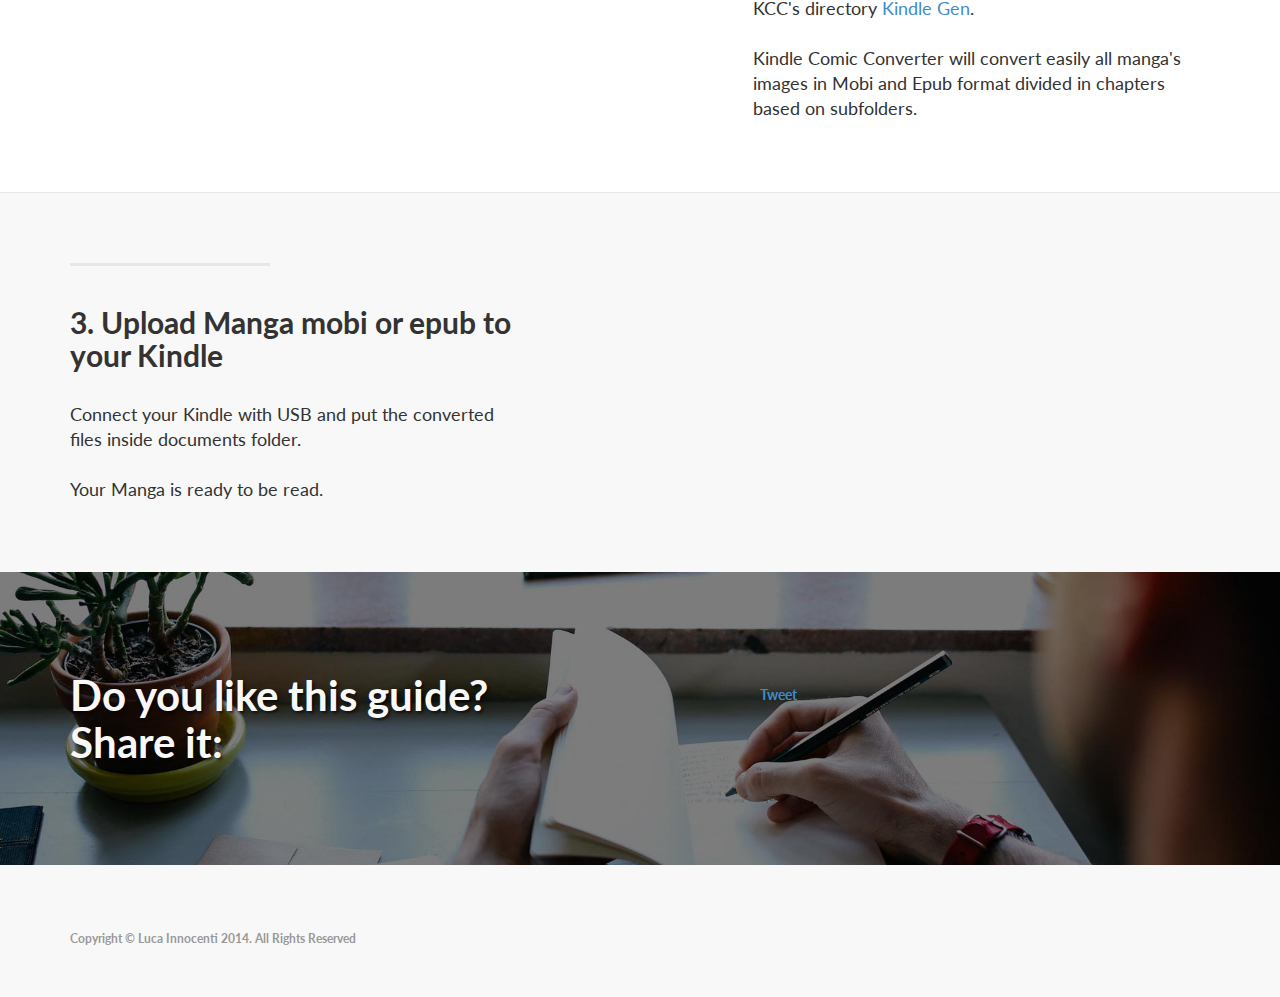
==== commit 3f9a1d15: "link fra lingue" ====
--- a/index.html
+++ b/index.html
@@ -95,6 +95,21 @@
                     </li>
                     <li><a href="#read"><span class="glyphicon glyphicon-eye-open"></span>Read</a>
                     </li>
+                    <li style="padding-top:10px;"> 
+                        <div class="btn-group">
+                            <button class="btn btn-default btn-sm dropdown-toggle" type="button" data-toggle="dropdown">
+                                <img alt="english version" src="img/english.png" /> <span class="caret"></span>
+                            </button>
+                            <ul class="dropdown-menu" role="menu" style="min-width:1px;">
+                                <li>
+                                    <a href="/come-leggere-manga-sul-kindle.html">
+                                        <img alt='italian version' src="img/italian.png" /></a>
+                                </li>
+                            </ul>
+                          </div>
+                        
+                    </li>
+                    
                 </ul>
             </div>
             <!-- /.navbar-collapse -->
@@ -291,6 +306,8 @@
         })(window,document,'script','//www.google-analytics.com/analytics.js','ga');
 
         ga('create', 'UA-957255-13', 'auto');
+        ga('require', 'linkid', 'linkid.js');
+        ga('require', 'displayfeatures');
         ga('send', 'pageview');
 
       </script>
--- a/css/landing-page.css
+++ b/css/landing-page.css
@@ -114,10 +114,11 @@
 }
 
 .banner-social-buttons {
-	float: right;
+	float: left;
 	margin-top: 0;
 }
 
+.banner-social-buttons li{margin-top: 13px;}
 @media (max-width: 1199px) {
 	ul.banner-social-buttons {
 		float: left;
@@ -150,4 +151,13 @@
 
 p.copyright {
 	margin: 15px 0 0;
-}+}
+
+.navbar-nav > li > a {
+  font-size: 18px;
+}
+.navbar-nav > li > a span{
+    padding-right: 4px;
+    top: 3px;
+}
+.gotodownload{height: 40px;width: 40px;display: inline-block;padding-top: 7px;background-color: #fff;font-size: 24px;}